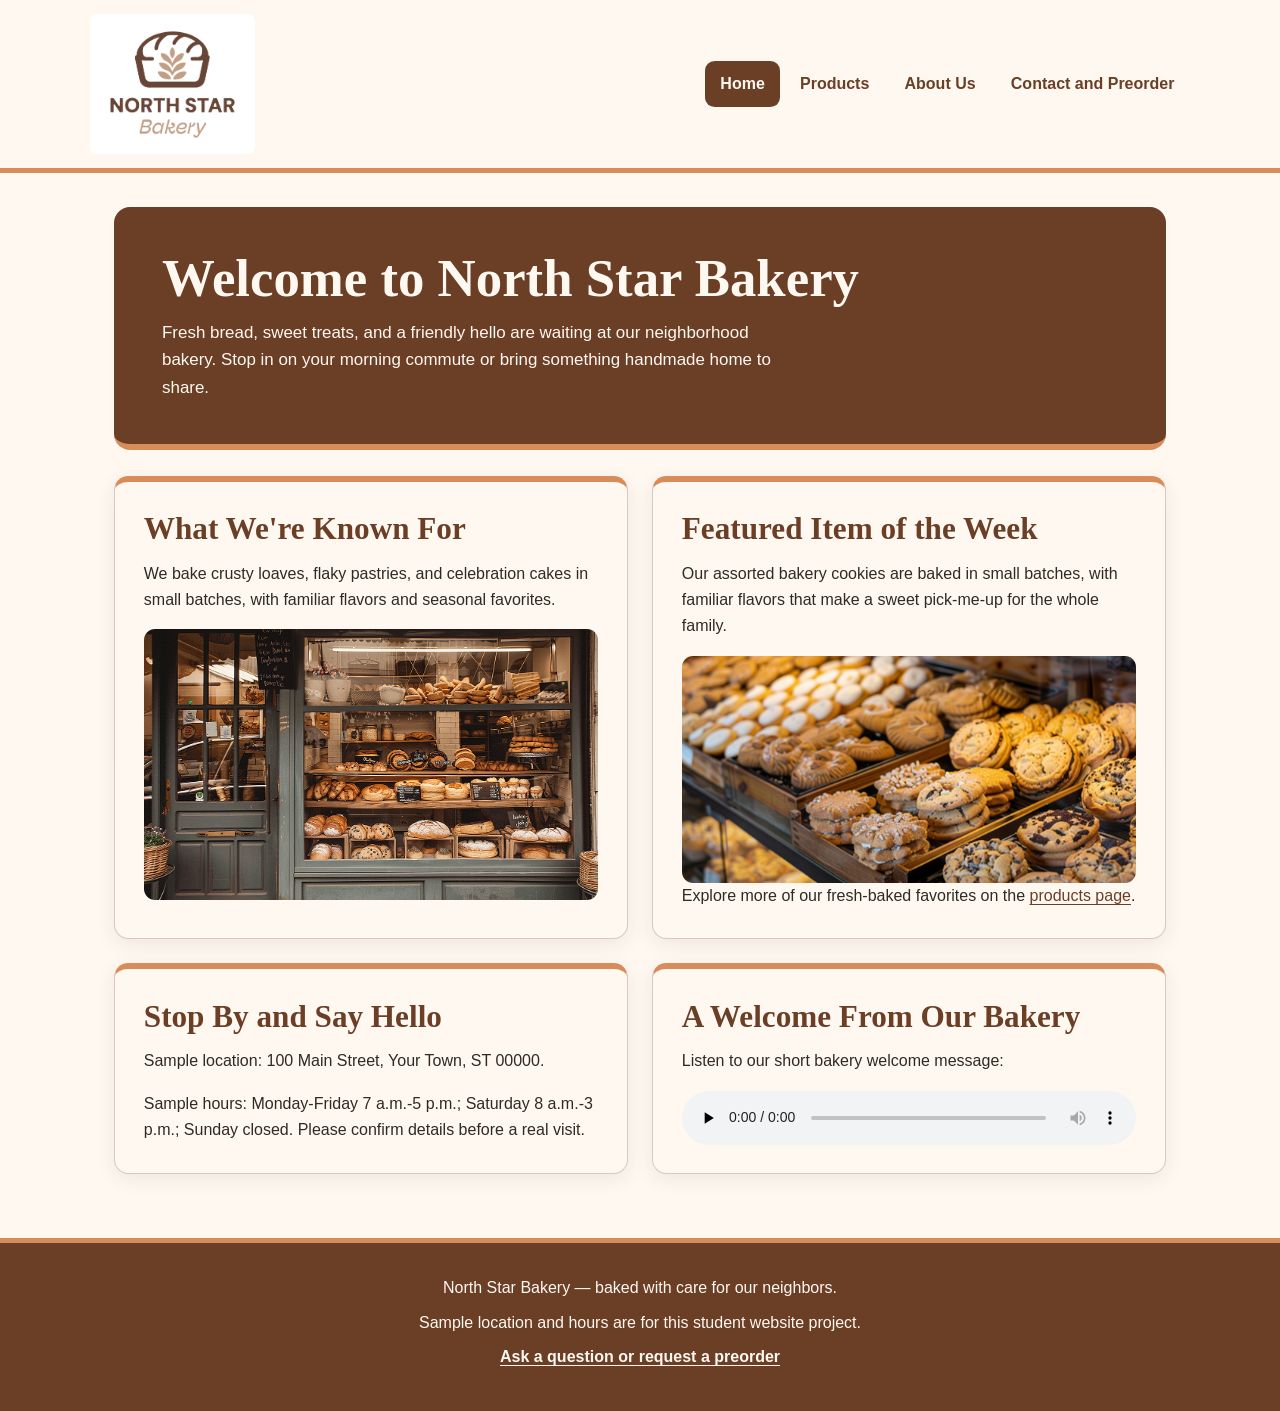
==== index.html @ c7f21ca6 "Add files via upload" ====
<!DOCTYPE html>

<html lang="en">
<head>
<meta charset="utf-8"/>
<meta content="width=device-width, initial-scale=1.0" name="viewport"/>
<title>Home | North Star Bakery</title>
<link href="styles.css" rel="stylesheet"/></head>
<body class="bakery-site">
<a href="#main-content">Skip to main content</a>
<header class="site-header">
<a aria-label="North Star Bakery home" class="site-logo" href="index.html">
<img alt="North Star Bakery logo with a loaf of bread and wheat" src="media/bakery-logo.png" width="165"/>
</a>
<nav aria-label="Main navigation" class="site-nav">
<ul>
<li><a aria-current="page" href="index.html">Home</a></li>
<li><a href="products.html">Products</a></li>
<li><a href="about.html">About Us</a></li>
<li><a href="contact.html">Contact and Preorder</a></li>
</ul>
</nav>
</header>
<main class="site-main home-page" id="main-content">
<div class="page-intro"><h1>Welcome to North Star Bakery</h1><p>Fresh bread, sweet treats, and a friendly hello are waiting at our neighborhood bakery.
      Stop in on your morning commute or bring something handmade home to share.</p></div>

<div class="section-grid"><section aria-labelledby="known-for">
<h2 id="known-for">What We're Known For</h2>
<p>We bake crusty loaves, flaky pastries, and celebration cakes in small batches,
        with familiar flavors and seasonal favorites.</p>
<img alt="Welcoming bakery storefront with bread and pastries displayed in the front window" decoding="async" loading="eager" src="media/bakery-storefront.png" width="600"/>
</section><section aria-labelledby="featured-item">
<h2 id="featured-item">Featured Item of the Week</h2>
<p>Our assorted bakery cookies are baked in small batches, with familiar flavors
        that make a sweet pick-me-up for the whole family.</p>
<picture>
<source media="(max-width: 600px)" srcset="media/bakery-feature-small.png"/>
<img alt="Assorted golden bakery cookies displayed on wooden trays" decoding="async" loading="lazy" src="media/bakery-feature-large.png" width="600"/>
</picture>
<p>Explore more of our fresh-baked favorites on the
        <a href="products.html">products page</a>.</p>
</section><section aria-labelledby="visit-us">
<h2 id="visit-us">Stop By and Say Hello</h2>
<p>Sample location: 100 Main Street, Your Town, ST 00000.</p>
<p>Sample hours: Monday-Friday 7 a.m.-5 p.m.; Saturday 8 a.m.-3 p.m.;
        Sunday closed. Please confirm details before a real visit.</p>
</section><section aria-labelledby="welcome-audio">
<h2 id="welcome-audio">A Welcome From Our Bakery</h2>
<p>Listen to our short bakery welcome message:</p>
<audio controls="" preload="none">
<source src="media/bakery-welcome.mp3" type="audio/mpeg"/>
        Your browser does not support audio playback.
        <a href="media/bakery-welcome.mp3">Download the bakery welcome audio</a>.
      </audio>
</section></div>



</main>
<footer class="site-footer">
<p>North Star Bakery — baked with care for our neighbors.</p>
<p>Sample location and hours are for this student website project.</p>
<p><a href="contact.html">Ask a question or request a preorder</a></p>
</footer>
</body>
</html>
---- styles.css ----
/* North Star Bakery | Touchstone 3: mobile-first, shared visual system
   Palette (four main colors): cream #FFF8F0, brown #6B3E26,
   peach #D88C5A, charcoal #2F2A26.
   Font families (two): Georgia for headings; Arial for UI/body. */
:root {
  --cream: #FFF8F0;
  --brown: #6B3E26;
  --peach: #D88C5A;
  --charcoal: #2F2A26;
  --body-font: Arial, sans-serif;
  --heading-font: Georgia, serif;
}
*, *::before, *::after { box-sizing: border-box; }
html { scroll-behavior: smooth; }
body { margin: 0; color: var(--charcoal); background: var(--cream);
       font: 1rem/1.65 var(--body-font); }
a { color: var(--brown); text-underline-offset: .2em; }
a:hover { text-decoration-thickness: .14em; }
a:focus-visible, button:focus-visible, input:focus-visible,
select:focus-visible, textarea:focus-visible { outline: 3px solid var(--peach); outline-offset: 3px; }
body > a[href="#main-content"] { position: absolute; left: 12px; top: -90px;
  z-index: 20; background: var(--cream); color: var(--brown); padding: .75rem 1rem;
  border: 2px solid var(--brown); border-radius: .5rem; }
body > a[href="#main-content"]:focus { top: 12px; }
.site-header { display: flex; align-items: center; justify-content: center;
  flex-direction: column; gap: .75rem; padding: 1rem max(1rem, calc((100vw - 1100px)/2));
  border-bottom: 5px solid var(--peach); }
.site-logo { display: inline-flex; align-items: center; justify-content: center; }
.site-logo img { display: block; width: 145px; height: auto; border-radius: .45rem; }
.site-nav { width: 100%; }
.site-nav ul { display: flex; flex-wrap: wrap; align-items: center; justify-content: center;
  gap: .5rem; margin: 0; padding: 0; list-style: none; }
.site-nav a { display: inline-block; text-align: center; min-height: 44px;
  padding: .5rem .85rem; color: var(--brown); font-weight: 700;
  text-decoration: none; border-radius: .6rem; border: 2px solid transparent; }
.site-nav a:hover, .site-nav a[aria-current="page"] { background: var(--brown); color: var(--cream); }
.site-main { max-width: 1100px; margin: 0 auto; padding: 1.4rem 1rem 3rem; }
.page-intro { padding: 1.6rem; margin-bottom: 1.4rem; border-radius: 1rem;
  background: var(--brown); color: var(--cream); border-bottom: .4rem solid var(--peach); }
.page-intro h1 { margin: 0 0 .6rem; color: var(--cream); font: bold clamp(2rem, 5vw, 3.3rem)/1.15 var(--heading-font); }
.page-intro p { max-width: 66ch; margin: 0; font-size: 1.06rem; }
h2, h3 { font-family: var(--heading-font); color: var(--brown); line-height: 1.2; }
h2 { font-size: clamp(1.45rem, 2.7vw, 1.95rem); margin: 0 0 .8rem; }
h3 { font-size: 1.22rem; margin: 1.2rem 0 .35rem; }
p { margin: 0 0 1rem; }
p:last-child { margin-bottom: 0; }
.section-grid { display: flex; flex-direction: column; gap: 1.25rem; }
.section-grid > section { flex: 1 1 100%; min-width: 0; padding: 1.4rem;
  background: var(--cream); border: 1px solid rgba(107,62,38,.25);
  border-top: .4rem solid var(--peach); border-radius: .9rem;
  box-shadow: 0 5px 19px rgba(47,42,38,.08); }
.section-grid img { display: block; width: 100%; height: auto; max-width: 100%;
  margin: 1rem 0 0; border-radius: .7rem; }
.section-grid picture { display: block; }
.section-grid figure { margin: 1.5rem 0 0; }
.section-grid figcaption { font-size: .93rem; margin-top: .55rem; color: var(--brown); }
.section-grid ul { margin: 1rem 0; padding-left: 1.3rem; }
.section-grid li + li { margin-top: .55rem; }
.section-grid audio { display: block; width: 100%; max-width: 470px; margin-top: 1rem; }
.section-grid address { font-style: normal; }
.contact-page .section-grid > section { flex-basis: 100%; }
form { margin-top: 1rem; }
fieldset { border: 2px solid var(--peach); border-radius: .7rem;
  margin: 0 0 1.1rem; padding: 1rem; min-width: 0; }
legend { font-family: var(--heading-font); font-weight: 700; color: var(--brown); padding: 0 .35rem; }
label { display: inline-block; color: var(--charcoal); font-weight: 700; margin-bottom: .25rem; }
input, select, textarea { display: block; width: 100%; max-width: 100%; font: inherit;
  border: 2px solid var(--brown); border-radius: .45rem; padding: .65rem;
  color: var(--charcoal); background: var(--cream); }
textarea { resize: vertical; }
button { border: none; border-radius: .5rem; color: var(--cream); background: var(--brown);
  font: 700 1rem var(--body-font); padding: .9rem 1.35rem; min-height: 44px; cursor: pointer; }
button:hover { background: var(--charcoal); }
.site-footer { text-align: center; padding: 2rem 1rem; background: var(--brown);
  color: var(--cream); border-top: 5px solid var(--peach); }
.site-footer p { margin: 0 0 .5rem; }
.site-footer a { color: var(--cream); font-weight: 700; }
@media (min-width: 760px) {
  .site-header { flex-direction: row; justify-content: space-between; gap: 2rem; padding-top: .85rem; padding-bottom: .85rem; }
  .site-logo img { width: 165px; }
  .site-nav { width: auto; }
  .site-nav ul { justify-content: flex-end; gap: .25rem; }
  .site-main { padding: 2.1rem 1.5rem 4rem; }
  .page-intro { padding: 2.6rem 3rem; margin-bottom: 1.6rem; }
  .section-grid { flex-direction: row; flex-wrap: wrap; gap: 1.5rem; }
  .section-grid > section { flex: 1 1 calc(50% - .75rem); padding: 1.8rem; }
  .contact-page .section-grid > section:first-child { flex: 1 1 30%; }
  .contact-page .section-grid > section:last-child { flex: 2 1 55%; }
}
@media (prefers-reduced-motion: reduce) { html { scroll-behavior: auto; } }
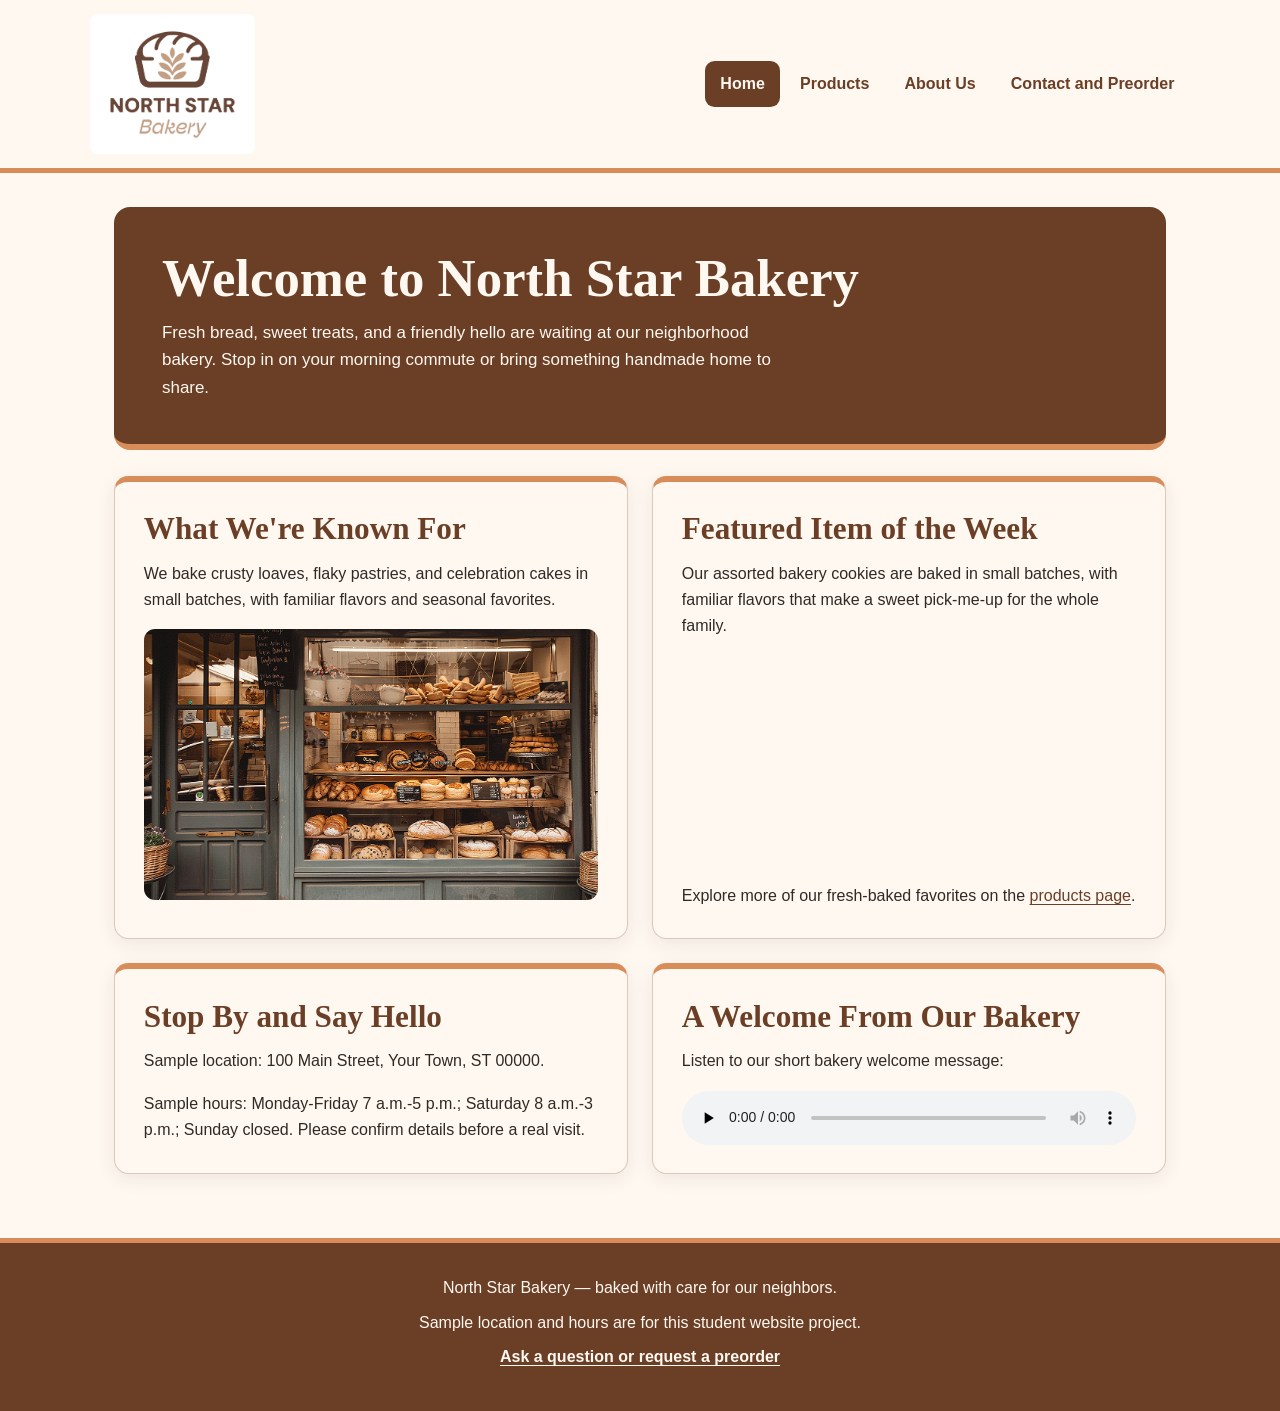
==== commit 5d90e2b6: "Add files via upload" ====
--- a/index.html
+++ b/index.html
@@ -5,7 +5,7 @@
 <meta charset="utf-8"/>
 <meta content="width=device-width, initial-scale=1.0" name="viewport"/>
 <title>Home | North Star Bakery</title>
-<link href="styles.css" rel="stylesheet"/></head>
+<link href="styles.css" rel="stylesheet"/><script defer="True" src="script.js"></script></head>
 <body class="bakery-site">
 <a href="#main-content">Skip to main content</a>
 <header class="site-header">
@@ -24,7 +24,6 @@
 <main class="site-main home-page" id="main-content">
 <div class="page-intro"><h1>Welcome to North Star Bakery</h1><p>Fresh bread, sweet treats, and a friendly hello are waiting at our neighborhood bakery.
       Stop in on your morning commute or bring something handmade home to share.</p></div>
-
 <div class="section-grid"><section aria-labelledby="known-for">
 <h2 id="known-for">What We're Known For</h2>
 <p>We bake crusty loaves, flaky pastries, and celebration cakes in small batches,
@@ -54,9 +53,6 @@
         <a href="media/bakery-welcome.mp3">Download the bakery welcome audio</a>.
       </audio>
 </section></div>
-
-
-
 </main>
 <footer class="site-footer">
 <p>North Star Bakery — baked with care for our neighbors.</p>
--- a/styles.css
+++ b/styles.css
@@ -88,3 +88,48 @@
   .contact-page .section-grid > section:last-child { flex: 2 1 55%; }
 }
 @media (prefers-reduced-motion: reduce) { html { scroll-behavior: auto; } }
+
+/* Touchstone 4: extend the same four-color/two-font Touchstone 3 design. */
+.favorites-panel, .saved-request { border: 1px solid rgba(107,62,38,.25);
+  border-top: .4rem solid var(--peach); border-radius: .9rem;
+  padding: 1.4rem; margin-bottom: 1.4rem; background: var(--cream);
+  box-shadow: 0 5px 19px rgba(47,42,38,.08); }
+.favorites-intro { display: flex; flex-direction: column; gap: 1rem; }
+.eyebrow { color: var(--brown); text-transform: uppercase; letter-spacing: .075em;
+  font-size: .77rem; font-weight: 700; margin: 0 0 .25rem; }
+.favorite-counter { background: var(--brown); color: var(--cream);
+  border-radius: 2rem; padding: .5rem .85rem; font-weight: 700; align-self: flex-start; }
+.favorite-options { display: flex; flex-direction: column; gap: .75rem; margin: 1rem 0; }
+.favorite-choice { display: flex; align-items: center; flex-wrap: wrap;
+  justify-content: space-between; gap: .75rem; border: 1px solid var(--peach);
+  border-radius: .7rem; padding: 1rem; }
+.favorite-choice h3 { margin: 0 0 .2rem; }
+.favorite-choice p { margin: 0; }
+.favorite-choice button { flex-shrink: 0; }
+.favorite-choice button[aria-pressed="true"] { background: var(--peach); color: var(--charcoal); }
+.saved-favorites { border-top: 2px solid var(--peach); padding-top: 1rem; }
+.saved-favorites h3 { margin: 0 0 .3rem; }
+.saved-favorites ul { margin: .6rem 0 1rem; padding-left: 1.4rem; }
+.favorite-feedback, .form-hint { font-size: .95rem; }
+.button-link { display: inline-block; border-radius: .5rem; padding: .75rem 1rem;
+  background: var(--brown); color: var(--cream); text-decoration: none;
+  font-weight: 700; min-height: 44px; }
+.button-link:hover { background: var(--charcoal); }
+.secondary-button { background: var(--peach); color: var(--charcoal); }
+.secondary-button:hover { color: var(--cream); }
+.secondary-button:disabled { opacity: .65; cursor: not-allowed; }
+.saved-request { box-shadow: none; }
+.saved-request h3 { margin-top: 0; }
+.field-error { display: block; margin-top: .3rem; font-size: .92rem;
+  color: var(--brown); font-weight: 700; min-height: 0; }
+.field-error:not(:empty) { border-left: 3px solid var(--peach); padding: .2rem .55rem; }
+[aria-invalid="true"] { border: 3px solid var(--brown); background: var(--cream); }
+.form-summary { padding: 1rem; border-left: 5px solid var(--peach);
+  background: var(--cream); color: var(--charcoal); font-weight: 700; }
+.form-summary[hidden] { display: none; }
+@media (min-width: 760px) {
+  .favorites-panel { padding: 1.8rem; }
+  .favorites-intro { flex-direction: row; align-items: flex-start; justify-content: space-between; }
+  .favorite-options { flex-direction: row; flex-wrap: wrap; }
+  .favorite-choice { flex: 1 1 calc(50% - .75rem); min-width: 0; }
+}
